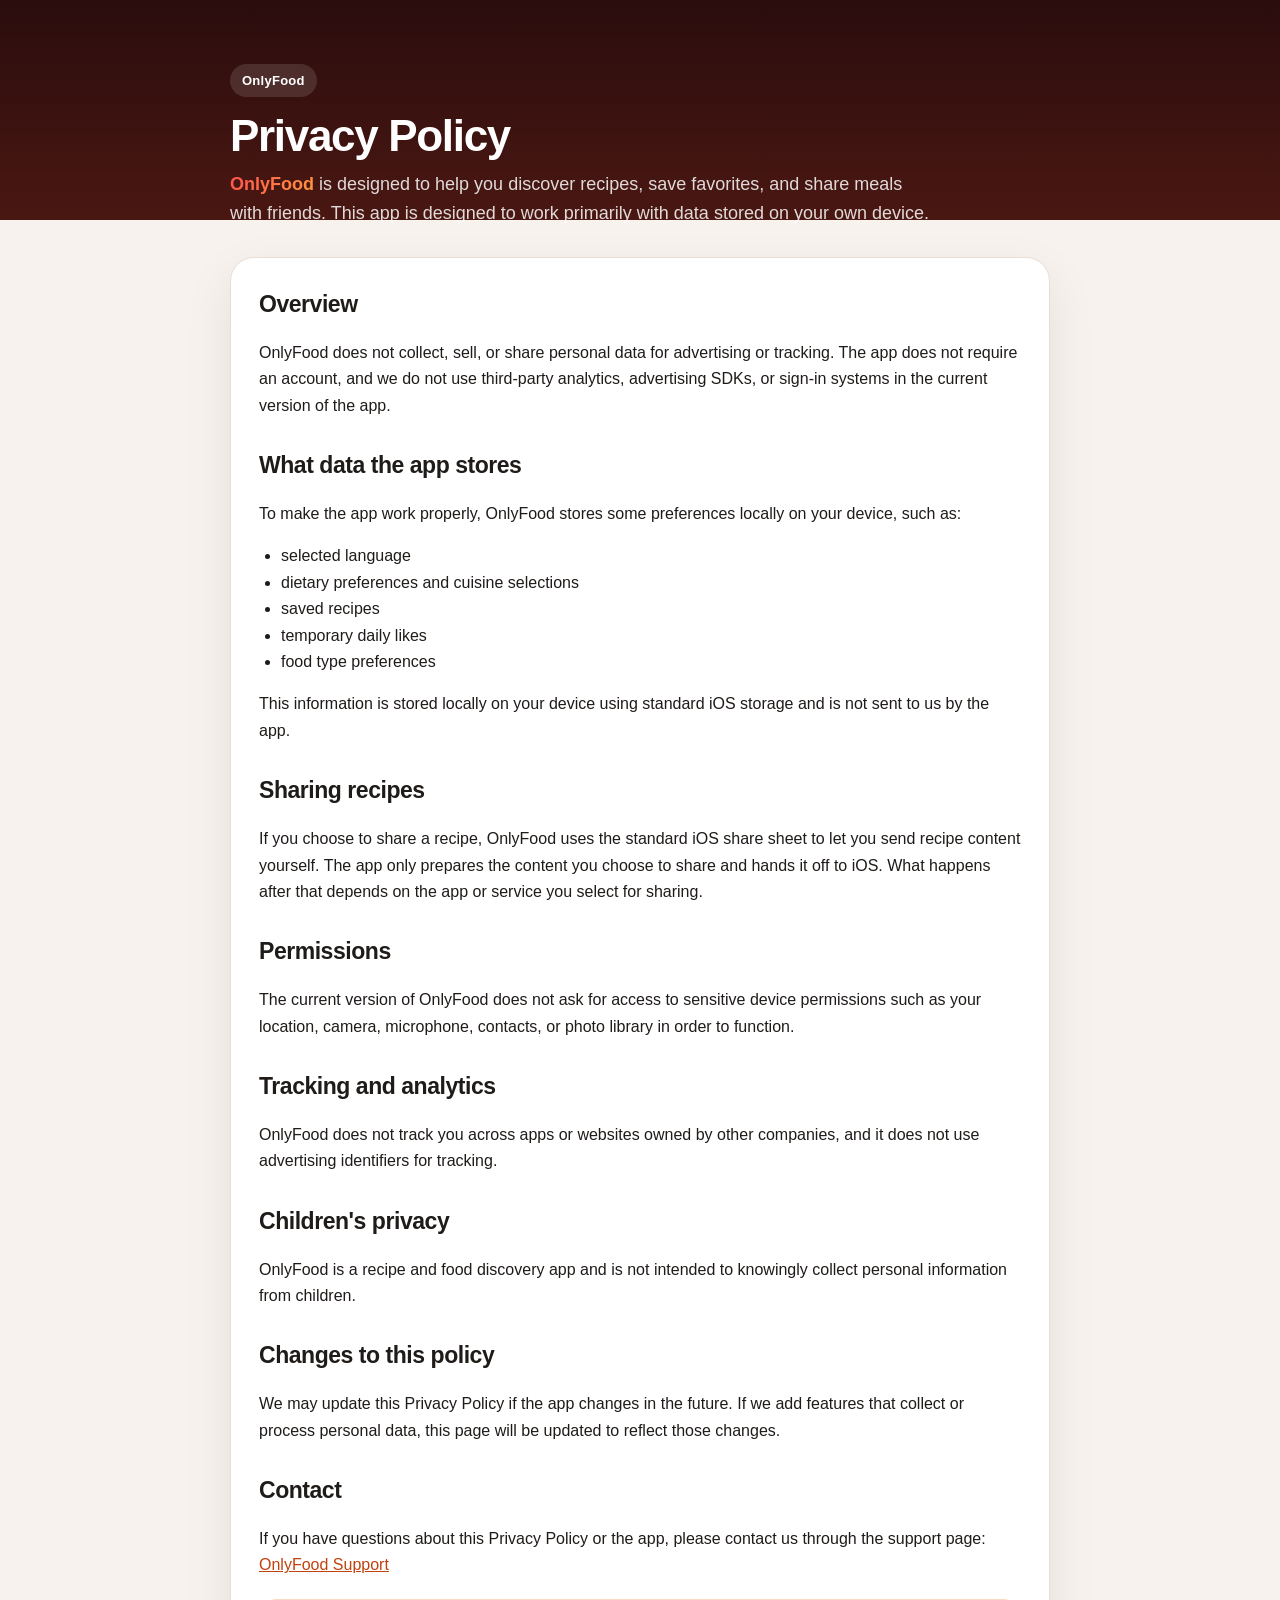
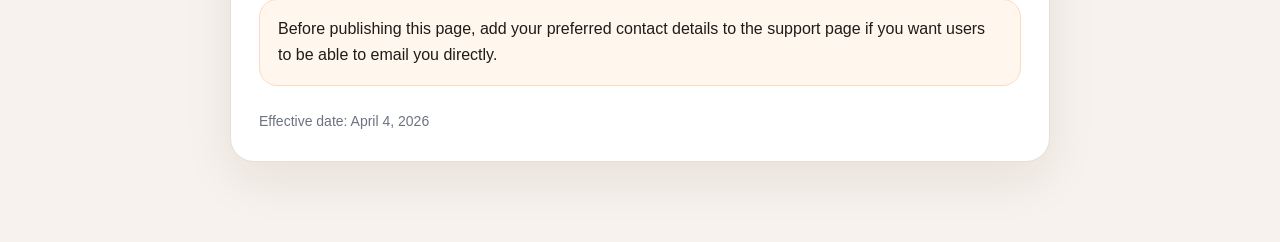
==== privacy-policy.html @ c25afc48 "First pages" ====
<!DOCTYPE html>
<html lang="en">
<head>
  <meta charset="UTF-8">
  <meta name="viewport" content="width=device-width, initial-scale=1.0">
  <title>OnlyFood Privacy Policy</title>
  <style>
    :root {
      --bg: #f7f2ed;
      --card: #ffffff;
      --text: #1f1b19;
      --muted: #6b7280;
      --brand: #ff4f4f;
      --brand2: #ff9a3c;
      --border: #eaded4;
    }

    * { box-sizing: border-box; }

    body {
      margin: 0;
      font-family: -apple-system, BlinkMacSystemFont, "Segoe UI", sans-serif;
      background: linear-gradient(180deg, #2a0d0d 0%, #4a1712 220px, var(--bg) 220px);
      color: var(--text);
      line-height: 1.65;
    }

    .wrap {
      max-width: 860px;
      margin: 0 auto;
      padding: 40px 20px 80px;
    }

    .hero {
      color: #fff;
      padding: 24px 0 28px;
    }

    .eyebrow {
      display: inline-block;
      padding: 6px 12px;
      border-radius: 999px;
      background: rgba(255, 255, 255, 0.12);
      font-size: 13px;
      font-weight: 700;
      letter-spacing: 0.02em;
    }

    h1 {
      margin: 16px 0 10px;
      font-size: 44px;
      line-height: 1.05;
      letter-spacing: -0.03em;
    }

    .hero p {
      max-width: 700px;
      margin: 0;
      color: rgba(255, 255, 255, 0.84);
      font-size: 18px;
    }

    .card {
      background: var(--card);
      border: 1px solid var(--border);
      border-radius: 24px;
      padding: 28px;
      box-shadow: 0 18px 50px rgba(54, 24, 15, 0.08);
    }

    h2 {
      margin: 28px 0 10px;
      font-size: 23px;
      letter-spacing: -0.02em;
    }

    h2:first-child {
      margin-top: 0;
    }

    p, li {
      font-size: 16px;
    }

    ul {
      padding-left: 22px;
      margin: 10px 0 0;
    }

    .note {
      margin-top: 20px;
      padding: 16px 18px;
      border-radius: 18px;
      background: #fff6ed;
      border: 1px solid #ffd9bf;
    }

    .meta {
      margin-top: 24px;
      color: var(--muted);
      font-size: 14px;
    }

    a {
      color: #c2410c;
    }

    strong.brand {
      background: linear-gradient(135deg, var(--brand), var(--brand2));
      -webkit-background-clip: text;
      background-clip: text;
      color: transparent;
    }

    code {
      font-family: ui-monospace, SFMono-Regular, Menlo, monospace;
      background: #f5f5f4;
      padding: 2px 6px;
      border-radius: 8px;
      font-size: 0.92em;
    }
  </style>
</head>
<body>
  <div class="wrap">
    <section class="hero">
      <div class="eyebrow">OnlyFood</div>
      <h1>Privacy Policy</h1>
      <p>
        <strong class="brand">OnlyFood</strong> is designed to help you discover recipes,
        save favorites, and share meals with friends. This app is designed to work primarily
        with data stored on your own device.
      </p>
    </section>

    <main class="card">
      <h2>Overview</h2>
      <p>
        OnlyFood does not collect, sell, or share personal data for advertising or tracking.
        The app does not require an account, and we do not use third-party analytics,
        advertising SDKs, or sign-in systems in the current version of the app.
      </p>

      <h2>What data the app stores</h2>
      <p>
        To make the app work properly, OnlyFood stores some preferences locally on your device,
        such as:
      </p>
      <ul>
        <li>selected language</li>
        <li>dietary preferences and cuisine selections</li>
        <li>saved recipes</li>
        <li>temporary daily likes</li>
        <li>food type preferences</li>
      </ul>
      <p>
        This information is stored locally on your device using standard iOS storage and is not
        sent to us by the app.
      </p>

      <h2>Sharing recipes</h2>
      <p>
        If you choose to share a recipe, OnlyFood uses the standard iOS share sheet to let you
        send recipe content yourself. The app only prepares the content you choose to share and
        hands it off to iOS. What happens after that depends on the app or service you select
        for sharing.
      </p>

      <h2>Permissions</h2>
      <p>
        The current version of OnlyFood does not ask for access to sensitive device permissions
        such as your location, camera, microphone, contacts, or photo library in order to function.
      </p>

      <h2>Tracking and analytics</h2>
      <p>
        OnlyFood does not track you across apps or websites owned by other companies, and it does
        not use advertising identifiers for tracking.
      </p>

      <h2>Children's privacy</h2>
      <p>
        OnlyFood is a recipe and food discovery app and is not intended to knowingly collect
        personal information from children.
      </p>

      <h2>Changes to this policy</h2>
      <p>
        We may update this Privacy Policy if the app changes in the future. If we add features
        that collect or process personal data, this page will be updated to reflect those changes.
      </p>

      <h2>Contact</h2>
      <p>
        If you have questions about this Privacy Policy or the app, please contact us through the
        support page:
        <a href="./support.html">OnlyFood Support</a>
      </p>

      <div class="note">
        Before publishing this page, add your preferred contact details to the support page if you
        want users to be able to email you directly.
      </div>

      <div class="meta">
        Effective date: April 4, 2026
      </div>
    </main>
  </div>
</body>
</html>
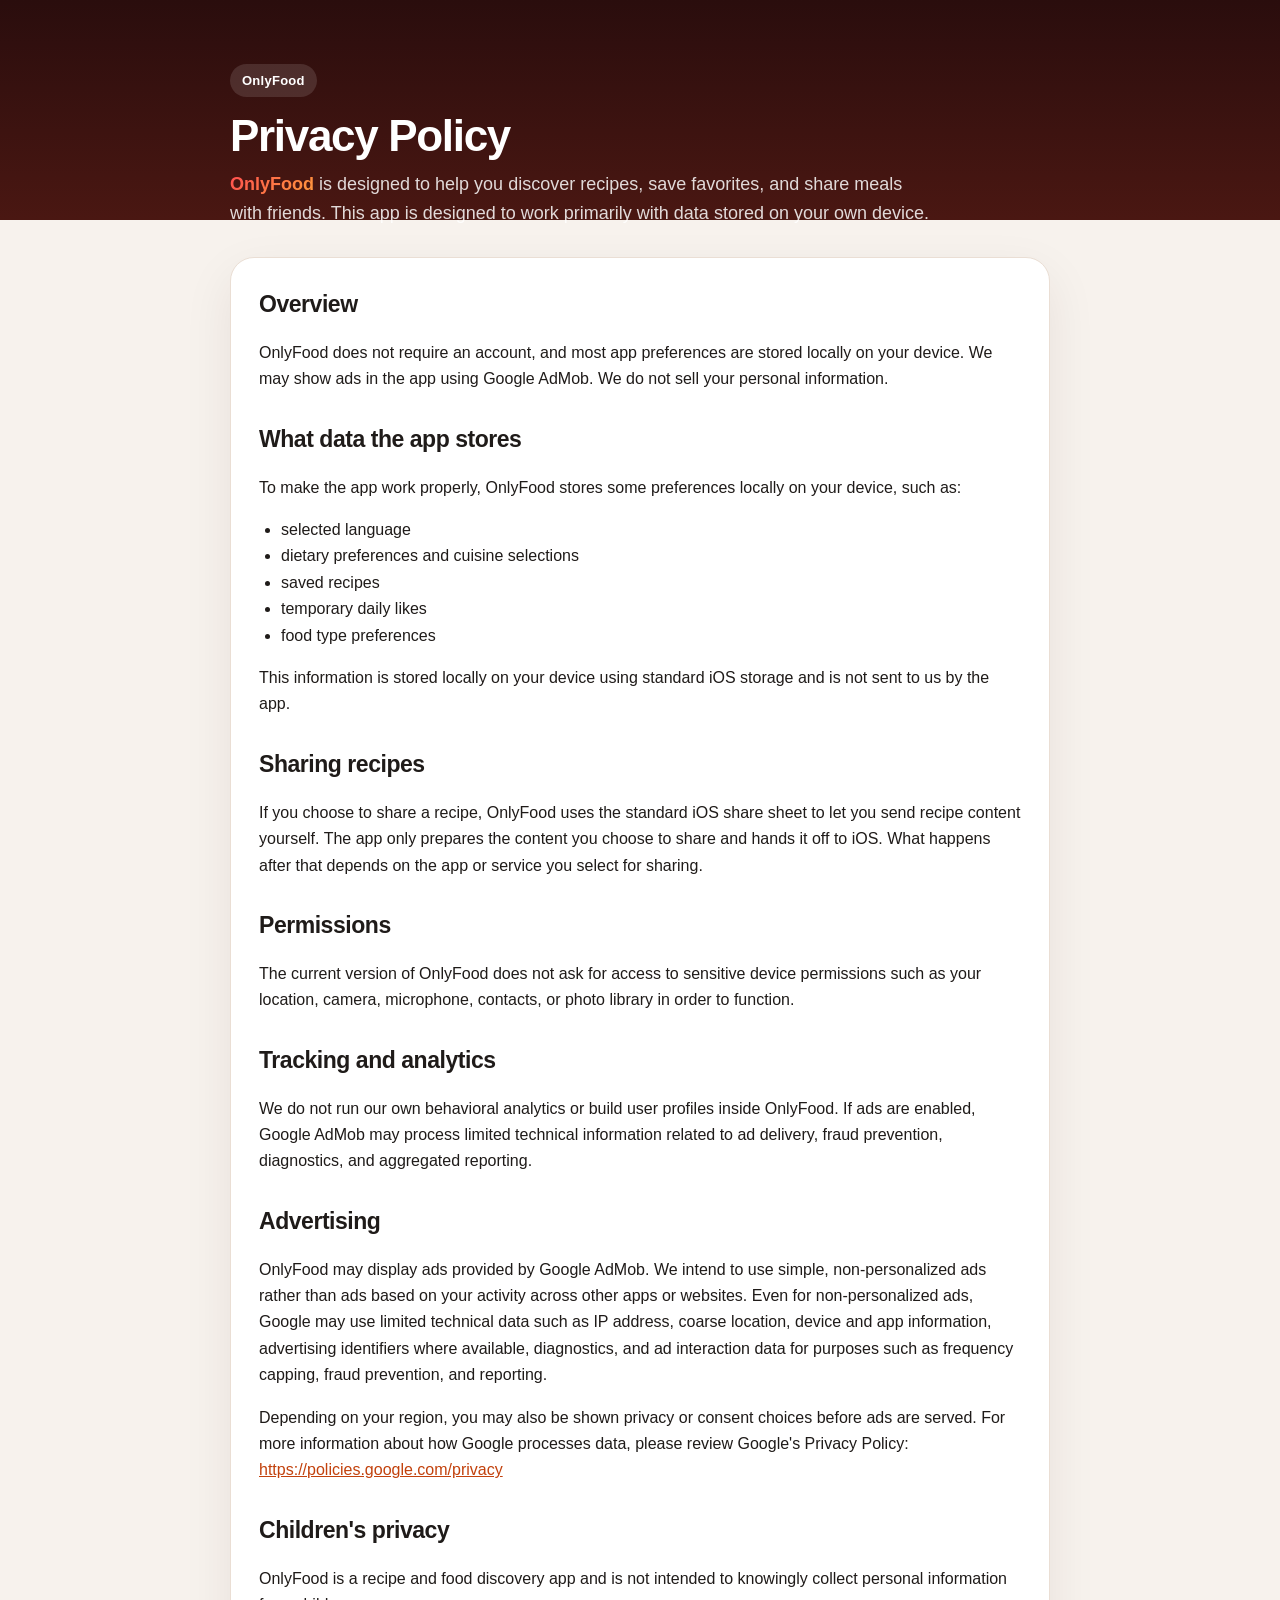
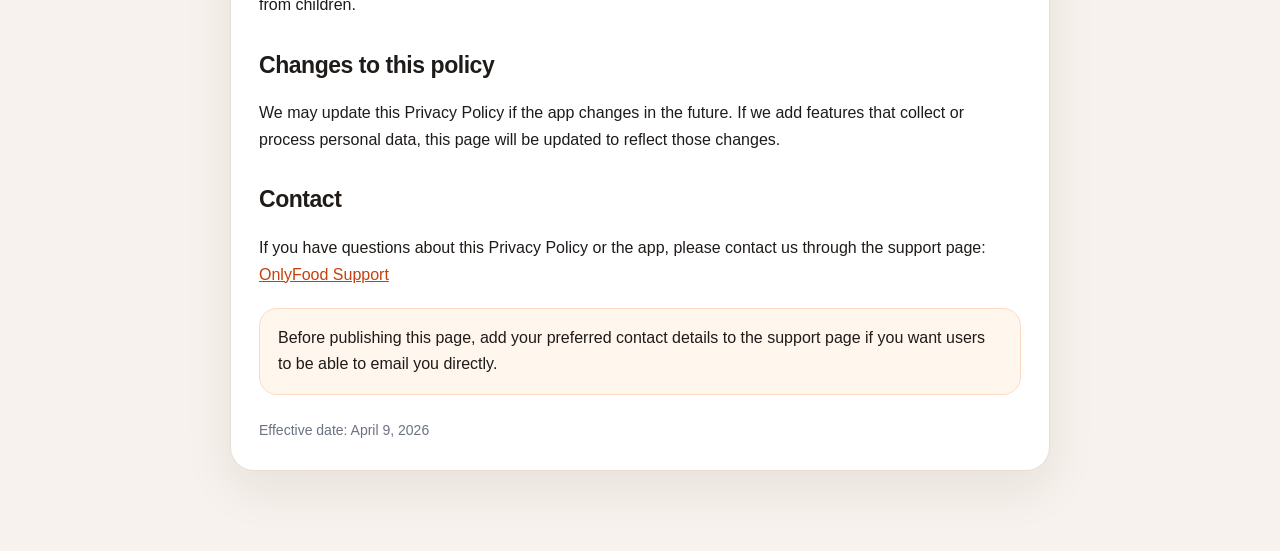
==== commit 92ce9acb: "update" ====
--- a/privacy-policy.html
+++ b/privacy-policy.html
@@ -136,9 +136,9 @@
     <main class="card">
       <h2>Overview</h2>
       <p>
-        OnlyFood does not collect, sell, or share personal data for advertising or tracking.
-        The app does not require an account, and we do not use third-party analytics,
-        advertising SDKs, or sign-in systems in the current version of the app.
+        OnlyFood does not require an account, and most app preferences are stored locally on
+        your device. We may show ads in the app using Google AdMob. We do not sell your
+        personal information.
       </p>
 
       <h2>What data the app stores</h2>
@@ -174,8 +174,25 @@
 
       <h2>Tracking and analytics</h2>
       <p>
-        OnlyFood does not track you across apps or websites owned by other companies, and it does
-        not use advertising identifiers for tracking.
+        We do not run our own behavioral analytics or build user profiles inside OnlyFood.
+        If ads are enabled, Google AdMob may process limited technical information related to
+        ad delivery, fraud prevention, diagnostics, and aggregated reporting.
+      </p>
+
+      <h2>Advertising</h2>
+      <p>
+        OnlyFood may display ads provided by Google AdMob. We intend to use simple,
+        non-personalized ads rather than ads based on your activity across other apps or
+        websites. Even for non-personalized ads, Google may use limited technical data such as
+        IP address, coarse location, device and app information, advertising identifiers where
+        available, diagnostics, and ad interaction data for purposes such as frequency capping,
+        fraud prevention, and reporting.
+      </p>
+      <p>
+        Depending on your region, you may also be shown privacy or consent choices before ads
+        are served. For more information about how Google processes data, please review
+        Google's Privacy Policy:
+        <a href="https://policies.google.com/privacy">https://policies.google.com/privacy</a>
       </p>
 
       <h2>Children's privacy</h2>
@@ -203,7 +220,7 @@
       </div>
 
       <div class="meta">
-        Effective date: April 4, 2026
+        Effective date: April 9, 2026
       </div>
     </main>
   </div>
